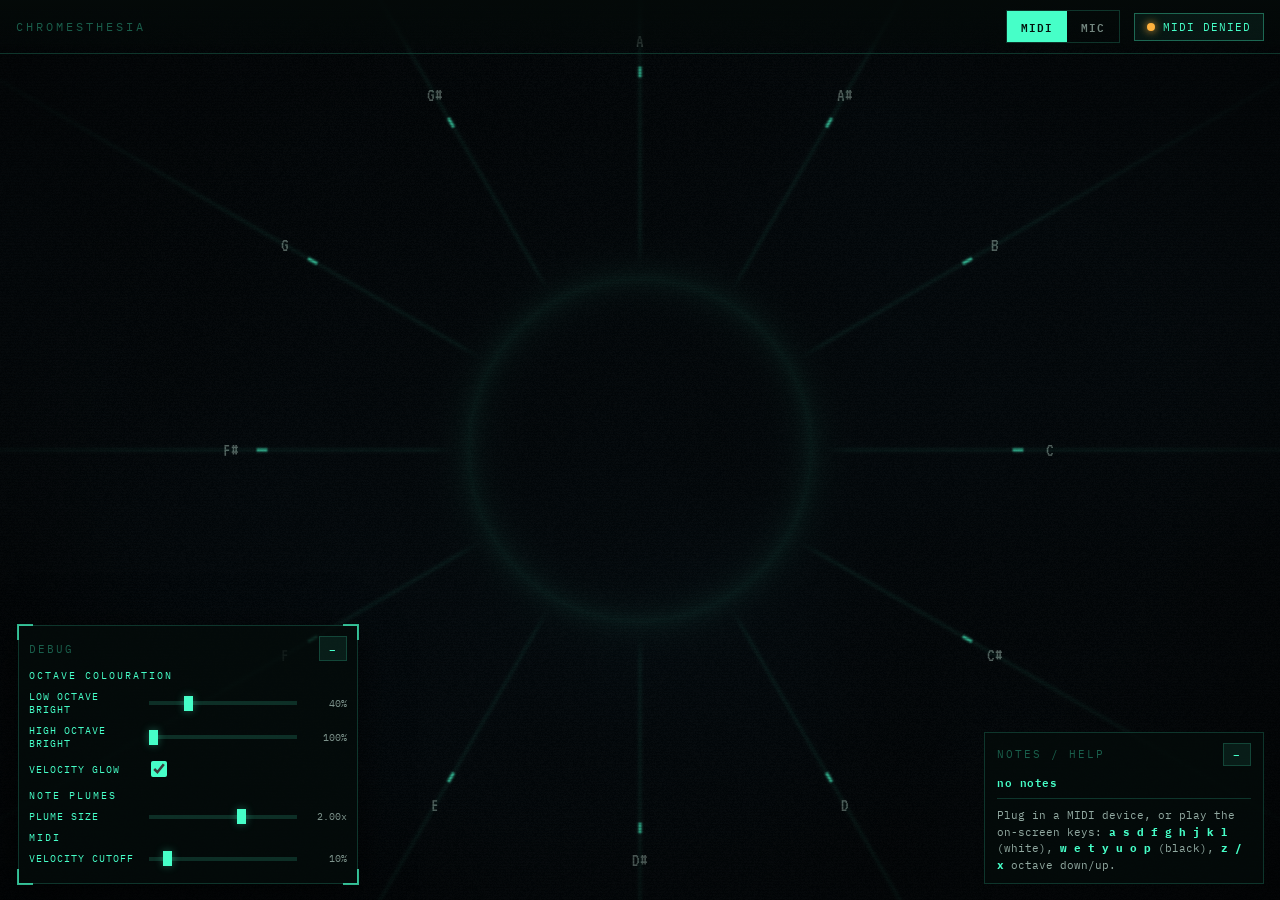
==== web/index.html @ 71684dff "Add mic mode: port waveloop's audio pipeline, MIDI/Mic header toggle Mic mode captures the microphon" ====
<!DOCTYPE html>
<html lang="en">
<head>
<meta charset="UTF-8">
<meta name="viewport" content="width=device-width, initial-scale=1">
<title>chromesthesia — midi</title>
<link rel="preconnect" href="https://fonts.googleapis.com">
<link rel="preconnect" href="https://fonts.gstatic.com" crossorigin>
<link href="https://fonts.googleapis.com/css2?family=IBM+Plex+Mono:wght@400;600&family=VT323&display=swap" rel="stylesheet">
<link href="./css/style.css" rel="stylesheet">
</head>
<body>
<canvas id="gl"></canvas>
<div id="crt"></div>

<!-- 12 pitch-class labels, A at 12 o'clock, positioned by main.js -->
<div id="wheel"></div>

<div id="chordbox">
  <div id="chordname" style="opacity: 1;"></div>
</div>

<header>
  <span class="title">chromesthesia</span>
  <span class="modeswitch">
    <button id="modeMidiBtn" class="modebtn active">MIDI</button>
    <button id="modeMicBtn" class="modebtn">Mic</button>
  </span>
  <span class="chip" id="statusChip"><span class="led"></span><span id="statusText">no midi</span></span>
</header>

<div id="dsp" class="panel">
  <span class="bk"></span>
  <div class="panelbar">
    <span class="label">Debug</span>
    <button id="minBtn" title="collapse/expand">–</button>
  </div>
  <div id="celPanel"></div>
</div>

<div class="hint" id="hint">
  <div class="hintbar">
    <span class="hintlabel">Notes / Help</span>
    <button id="hintMinBtn" title="collapse/expand">–</button>
  </div>
  <div id="notesReadout" class="readout">no notes</div>
  <div class="hintbody">
    Plug in a MIDI device, or play the on-screen keys:
    <b>a s d f g h j k l</b> (white), <b>w e t y u o p</b> (black),
    <b>z / x</b> octave down/up.
  </div>
</div>

<!-- modules: order matters (globals) -->
<script src="./js/note-colours.js"></script>
<script src="./js/chord.js"></script>
<script src="./js/visualizer.js"></script>
<script src="./js/midi-input.js"></script>
<script src="./js/keyboard-input.js"></script>
<script src="./js/mic-input.js"></script>
<script src="./js/debug-panel.js"></script>
<script src="./js/main.js"></script>
</body>
</html>
---- web/css/style.css ----
/* Chromesthesia MIDI view — theme adapted from waveloop (Research/waveloop.html),
   trimmed to the panels this view uses (header, wheel, chord readout, and the
   cel-shading debug deck). */

:root {
  --bg: #04070a;
  --phos: #46ffc8;
  --phos-dim: rgba(70, 255, 200, 0.35);
  --amber: #ffb13d;
  --ink: #cfeee2;
  --line: rgba(70, 255, 200, 0.18);
  --panel: rgba(4, 12, 10, 0.82);
}
* { box-sizing: border-box; }
html, body { margin: 0; height: 100%; overflow: hidden; background: var(--bg); }
body {
  font-family: "IBM Plex Mono", ui-monospace, SFMono-Regular, Menlo, monospace;
  color: var(--ink);
  font-size: 13px;
}
#gl { position: fixed; inset: 0; width: 100%; height: 100%; display: block; }

/* CRT scanline + vignette overlay above the canvas, below the UI */
#crt {
  position: fixed; inset: 0; pointer-events: none; z-index: 2;
  background:
    repeating-linear-gradient(0deg, rgba(0,0,0,0.18) 0 1px, transparent 1px 3px),
    radial-gradient(ellipse at center, transparent 55%, rgba(0,0,0,0.55) 100%);
  mix-blend-mode: multiply;
}

/* pitch-class wheel labels */
#wheel span {
  position: fixed; z-index: 1;
  transform: translate(-50%, -50%);
  font-family: "VT323", ui-monospace, monospace; font-size: 19px;
  color: rgba(207,238,226,0.38);
  transition: color 0.25s, text-shadow 0.25s;
  user-select: none; pointer-events: none;
}
#wheel span.lit { color: var(--phos); text-shadow: 0 0 12px var(--phos-dim); }

/* chord readout in the center of the wheel */
#chordbox {
  position: fixed; left: 50%; top: 50%; transform: translate(-50%, -50%);
  z-index: 1; text-align: center;
  pointer-events: none; user-select: none;
}
#chordname {
  font-family: "VT323", ui-monospace, monospace;
  font-size: 58px; line-height: 1; min-height: 58px;
  color: var(--phos);
  text-shadow: 0 0 18px var(--phos-dim), 0 0 50px rgba(70,255,200,0.15);
  transition: opacity 0.2s ease;
}

header {
  position: fixed; top: 0; left: 0; right: 0; z-index: 10;
  display: flex; align-items: center; gap: 14px; flex-wrap: wrap;
  padding: 10px 16px;
  background: linear-gradient(180deg, rgba(4,10,9,0.92), rgba(4,10,9,0.55) 80%, transparent);
  border-bottom: 1px solid var(--line);
}
header .title {
  font-size: 12px; letter-spacing: 3px; text-transform: uppercase;
  color: var(--phos-dim); flex: 1;
}
button {
  background: rgba(70,255,200,0.08);
  border: 1px solid var(--line);
  color: var(--phos);
  font: inherit; font-weight: 600;
  padding: 8px 14px;
  cursor: pointer;
  text-transform: uppercase;
  letter-spacing: 1px;
}
button:hover { background: rgba(70,255,200,0.18); border-color: var(--phos-dim); }
button:active { transform: translateY(1px); }

.chip {
  display: inline-flex; align-items: center; gap: 8px;
  border: 1px solid var(--phos-dim); padding: 6px 12px;
  font-size: 11px; letter-spacing: 1px; text-transform: uppercase;
  user-select: none; white-space: nowrap;
  color: var(--phos); background: rgba(70,255,200,0.06);
}
.chip .led { width: 8px; height: 8px; border-radius: 50%; background: var(--amber); box-shadow: 0 0 8px var(--amber); }
.chip.connected { color: var(--phos); border-color: var(--phos-dim); }
.chip.connected .led { background: var(--phos); box-shadow: 0 0 8px var(--phos); }

/* MIDI / Mic mode switch */
.modeswitch { display: inline-flex; border: 1px solid var(--line); }
.modebtn {
  background: transparent; border: none; color: rgba(207,238,226,0.55);
  padding: 6px 14px; font: inherit; font-weight: 600; cursor: pointer;
  text-transform: uppercase; letter-spacing: 1px; font-size: 11px;
}
.modebtn:hover { background: rgba(70,255,200,0.08); }
.modebtn.active { background: var(--phos); color: #03110c; }

/* debug panel (bottom-left), styled after waveloop's dsp deck with brackets */
.panel {
  position: fixed; bottom: 16px; left: 18px; z-index: 9;
  width: min(340px, calc(100vw - 36px));
  background: var(--panel);
  border: 1px solid var(--line);
  padding: 10px;
  box-shadow: 0 8px 40px rgba(0,0,0,0.6);
}
.panel::before, .panel::after,
.panel .bk::before, .panel .bk::after {
  content: ""; position: absolute; width: 14px; height: 14px;
  border: 2px solid var(--phos); opacity: 0.7;
}
.panel::before { left: -2px; top: -2px; border-right: none; border-bottom: none; }
.panel::after { right: -2px; top: -2px; border-left: none; border-bottom: none; }
.panel .bk::before { left: -2px; bottom: -2px; border-right: none; border-top: none; }
.panel .bk::after { right: -2px; bottom: -2px; border-left: none; border-top: none; }
.panel.min .krow, .panel.min .sub { display: none; }
.panelbar { display: flex; align-items: center; gap: 8px; margin-bottom: 8px; }
.panelbar .label { font-size: 11px; letter-spacing: 2px; color: var(--phos-dim); text-transform: uppercase; flex: 1; }
.panelbar button { padding: 2px 9px; font-size: 11px; }

.sub {
  font-size: 10px; letter-spacing: 2px; text-transform: uppercase;
  color: var(--phos-dim); margin: 2px 0 6px;
}
.sub .tag { color: var(--phos); }

.krow { display: flex; align-items: center; gap: 8px; margin: 8px 0; }
.krow .klabel {
  flex: 0 0 110px;
  font-size: 10px; letter-spacing: 1px; text-transform: uppercase;
  color: var(--phos);
}
.krow input[type="range"] {
  flex: 1; -webkit-appearance: none; appearance: none;
  height: 4px; background: rgba(70,255,200,0.15); outline: none; cursor: pointer;
}
.krow input[type="range"]::-webkit-slider-thumb {
  -webkit-appearance: none; width: 9px; height: 15px;
  background: var(--phos); box-shadow: 0 0 8px var(--phos-dim); cursor: pointer;
}
.krow input[type="range"]::-moz-range-thumb {
  width: 9px; height: 15px; border: none; border-radius: 0;
  background: var(--phos); cursor: pointer;
}
.krow .kval {
  flex: 0 0 40px; font-size: 10px; text-align: right;
  color: rgba(207,238,226,0.6);
}
.krow .celtoggle input { accent-color: var(--phos); width: 16px; height: 16px; cursor: pointer; }

.hint {
  position: fixed; right: 16px; bottom: 16px; z-index: 9;
  max-width: 280px; padding: 10px 12px;
  background: var(--panel); border: 1px solid var(--line);
  font-size: 11px; line-height: 1.5; color: rgba(207,238,226,0.7);
}
.hint b { color: var(--phos); }
.hintbar { display: flex; align-items: center; gap: 8px; margin-bottom: 8px; }
.hintbar .hintlabel {
  font-size: 11px; letter-spacing: 2px; color: var(--phos-dim);
  text-transform: uppercase; flex: 1;
}
.hintbar button {
  padding: 2px 9px; font-size: 11px;
  background: rgba(70,255,200,0.08); border: 1px solid var(--line);
  color: var(--phos); font: inherit; font-weight: 600; cursor: pointer;
}
.hintbar button:hover { background: rgba(70,255,200,0.18); }
.readout {
  margin-bottom: 8px; padding-bottom: 8px;
  border-bottom: 1px solid var(--line);
  color: var(--phos); font-weight: 600; letter-spacing: 0.5px;
}
/* minimized: hide the readout body + help text, keep the bar */
.hint.min .readout, .hint.min .hintbody { display: none; }

@media (max-width: 700px) {
  #wheel span { font-size: 14px; }
  #chordname { font-size: 40px; min-height: 40px; }
  .panel { width: calc(100vw - 36px); }
  .hint { display: none; }
}
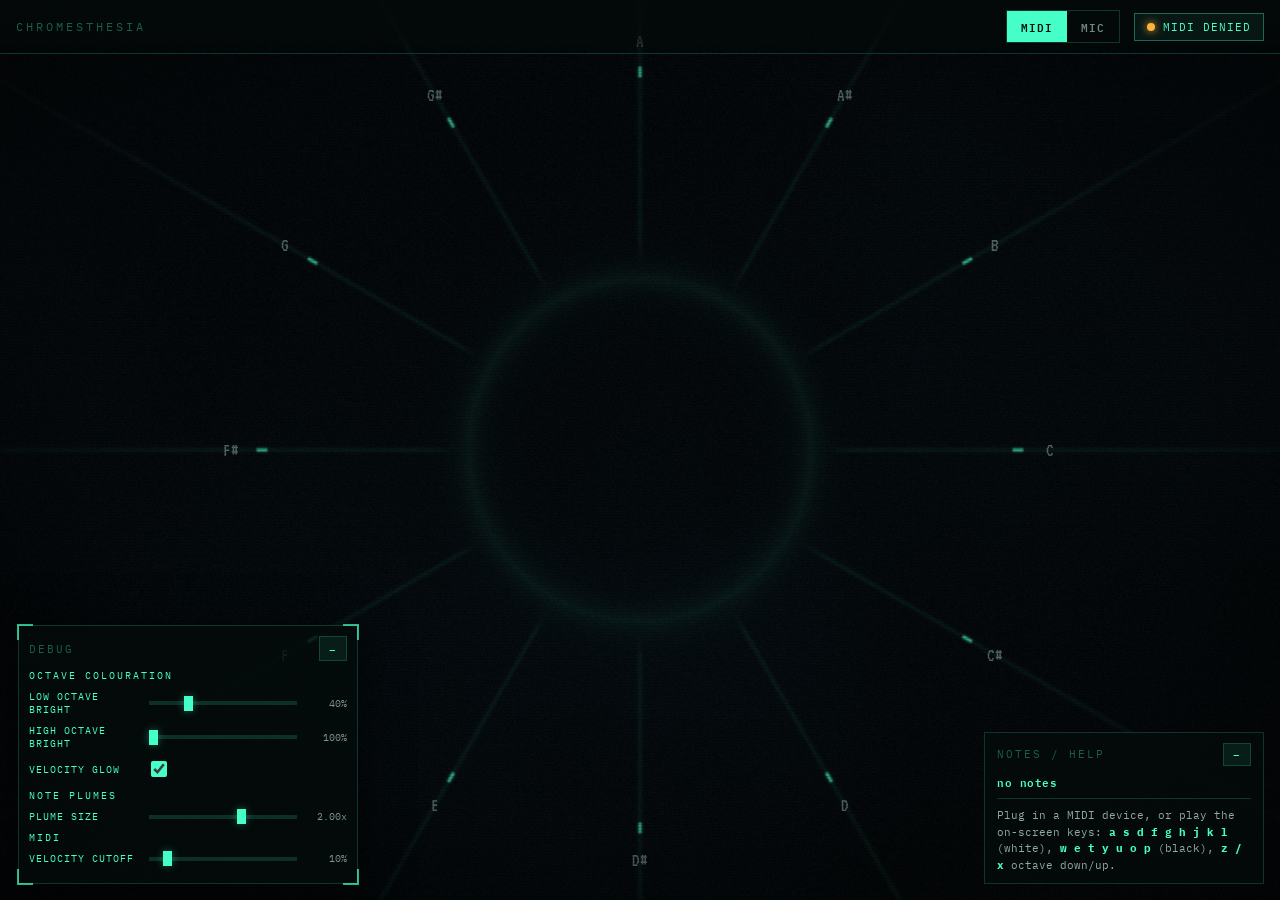
==== commit 3594c67a: "Add implied chords: suggest a chord under the note names (MIDI mode) Supplementary to the exact-matc" ====
--- a/web/index.html
+++ b/web/index.html
@@ -18,6 +18,7 @@
 
 <div id="chordbox">
   <div id="chordname" style="opacity: 1;"></div>
+  <div id="impliedchord"></div>
 </div>
 
 <header>
--- a/web/css/style.css
+++ b/web/css/style.css
@@ -52,6 +52,15 @@
   color: var(--phos);
   text-shadow: 0 0 18px var(--phos-dim), 0 0 50px rgba(70,255,200,0.15);
   transition: opacity 0.2s ease;
+}
+/* implied chord: smaller, dimmer, darker green - same CRT phosphor look */
+#impliedchord {
+  font-family: "VT323", ui-monospace, monospace;
+  font-size: 26px; line-height: 1; margin-top: 4px; min-height: 26px;
+  color: #2fae86;
+  text-shadow: 0 0 10px rgba(47,174,134,0.4);
+  transition: opacity 0.2s ease;
+  opacity: 0;
 }
 
 header {
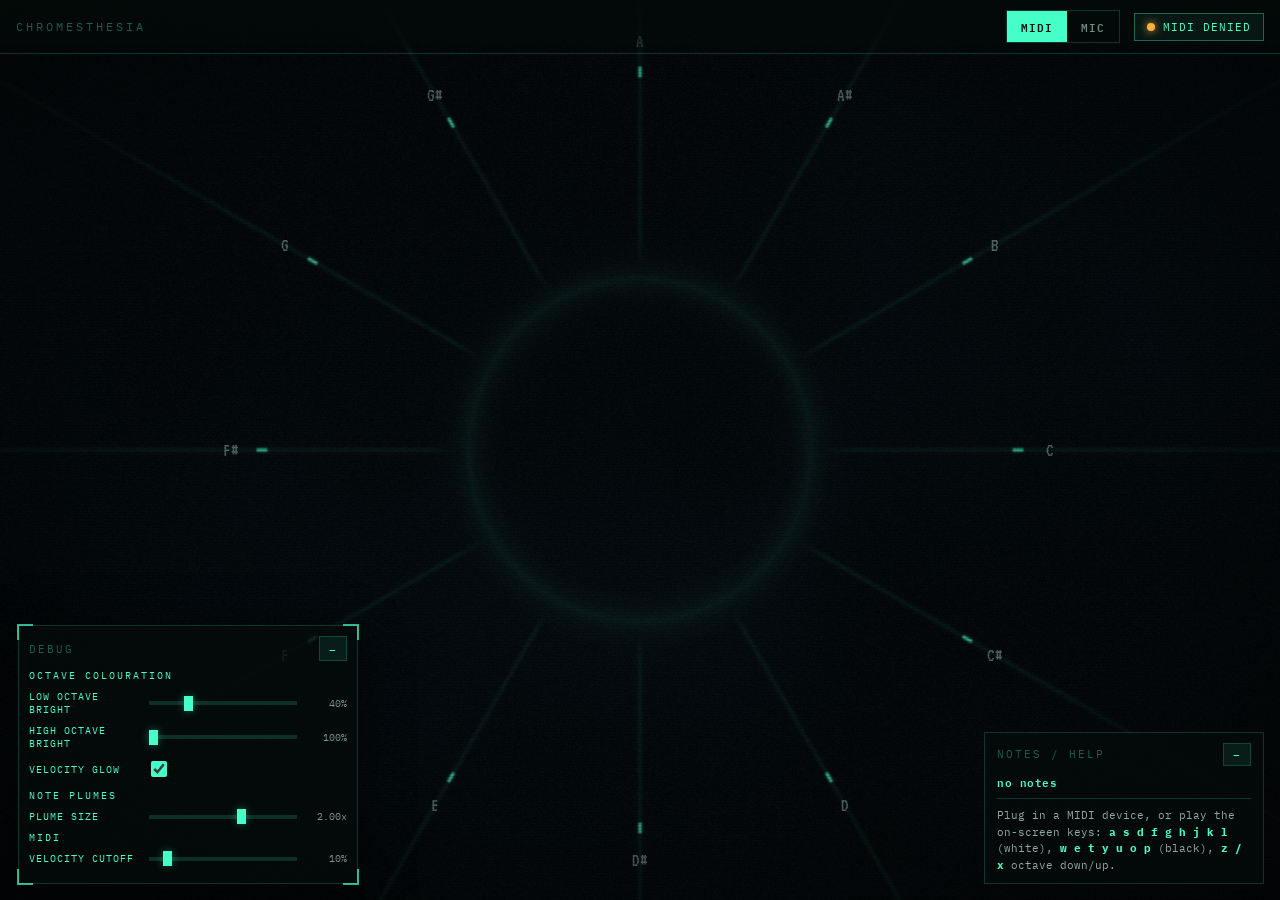
==== commit d7397521: "Updated title" ====
--- a/web/index.html
+++ b/web/index.html
@@ -3,7 +3,7 @@
 <head>
 <meta charset="UTF-8">
 <meta name="viewport" content="width=device-width, initial-scale=1">
-<title>chromesthesia — midi</title>
+<title>Chromesthesia - Visualizer</title>
 <link rel="preconnect" href="https://fonts.googleapis.com">
 <link rel="preconnect" href="https://fonts.gstatic.com" crossorigin>
 <link href="https://fonts.googleapis.com/css2?family=IBM+Plex+Mono:wght@400;600&family=VT323&display=swap" rel="stylesheet">
@@ -22,7 +22,7 @@
 </div>
 
 <header>
-  <span class="title">chromesthesia</span>
+  <span class="title">Chromesthesia</span>
   <span class="modeswitch">
     <button id="modeMidiBtn" class="modebtn active">MIDI</button>
     <button id="modeMicBtn" class="modebtn">Mic</button>
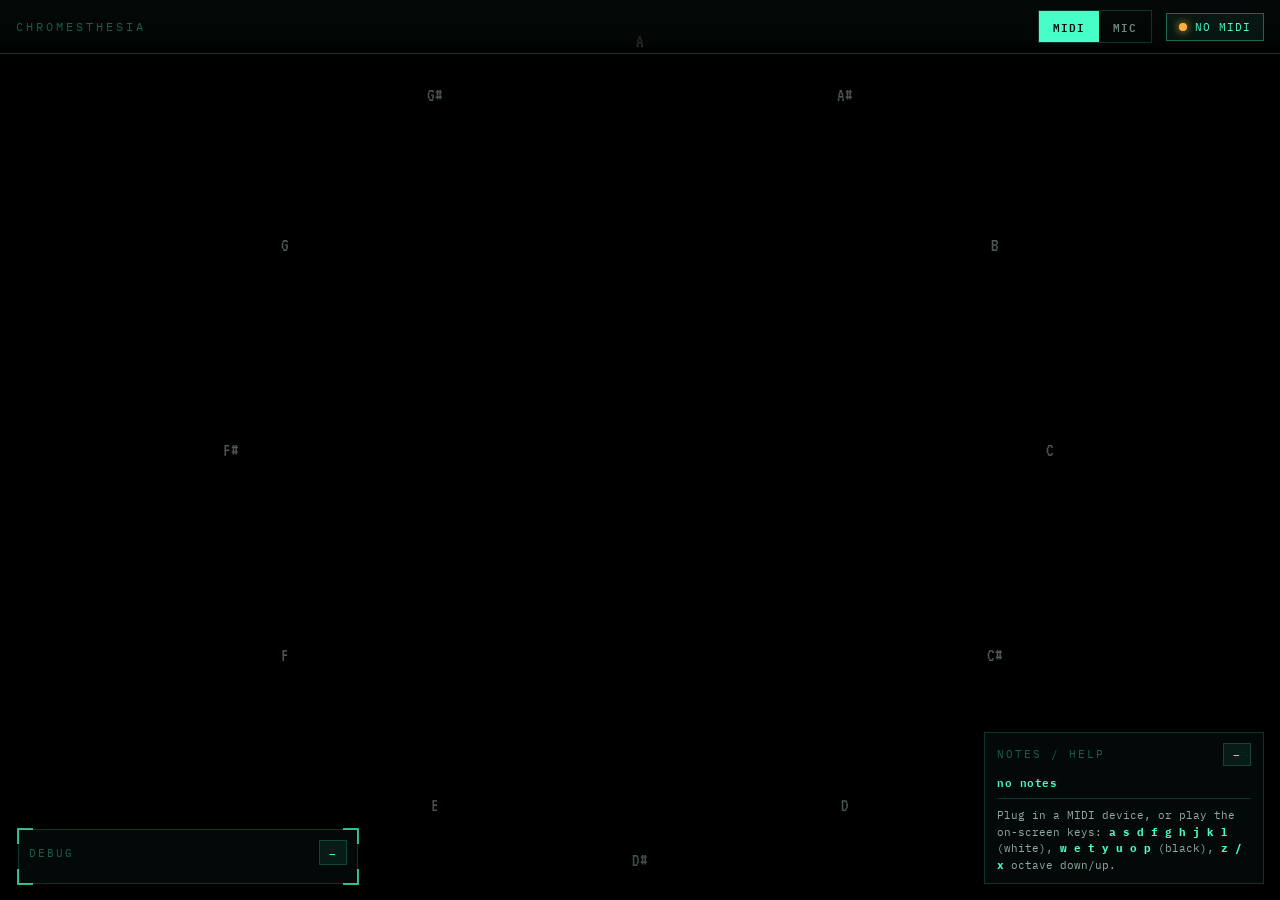
==== commit c3bbf9dc: "feat: wire key estimator, mic/key dials, and mode-switch reset Co-Authored-By: Claude Opus 4.8 (1M c" ====
--- a/web/index.html
+++ b/web/index.html
@@ -37,6 +37,7 @@
     <button id="minBtn" title="collapse/expand">–</button>
   </div>
   <div id="celPanel"></div>
+  <div id="micPanel"></div>
 </div>
 
 <div class="hint" id="hint">
@@ -54,6 +55,7 @@
 
 <!-- modules: order matters (globals) -->
 <script src="./js/note-colours.js"></script>
+<script src="./js/key-spelling.js"></script>
 <script src="./js/chord.js"></script>
 <script src="./js/visualizer.js"></script>
 <script src="./js/midi-input.js"></script>
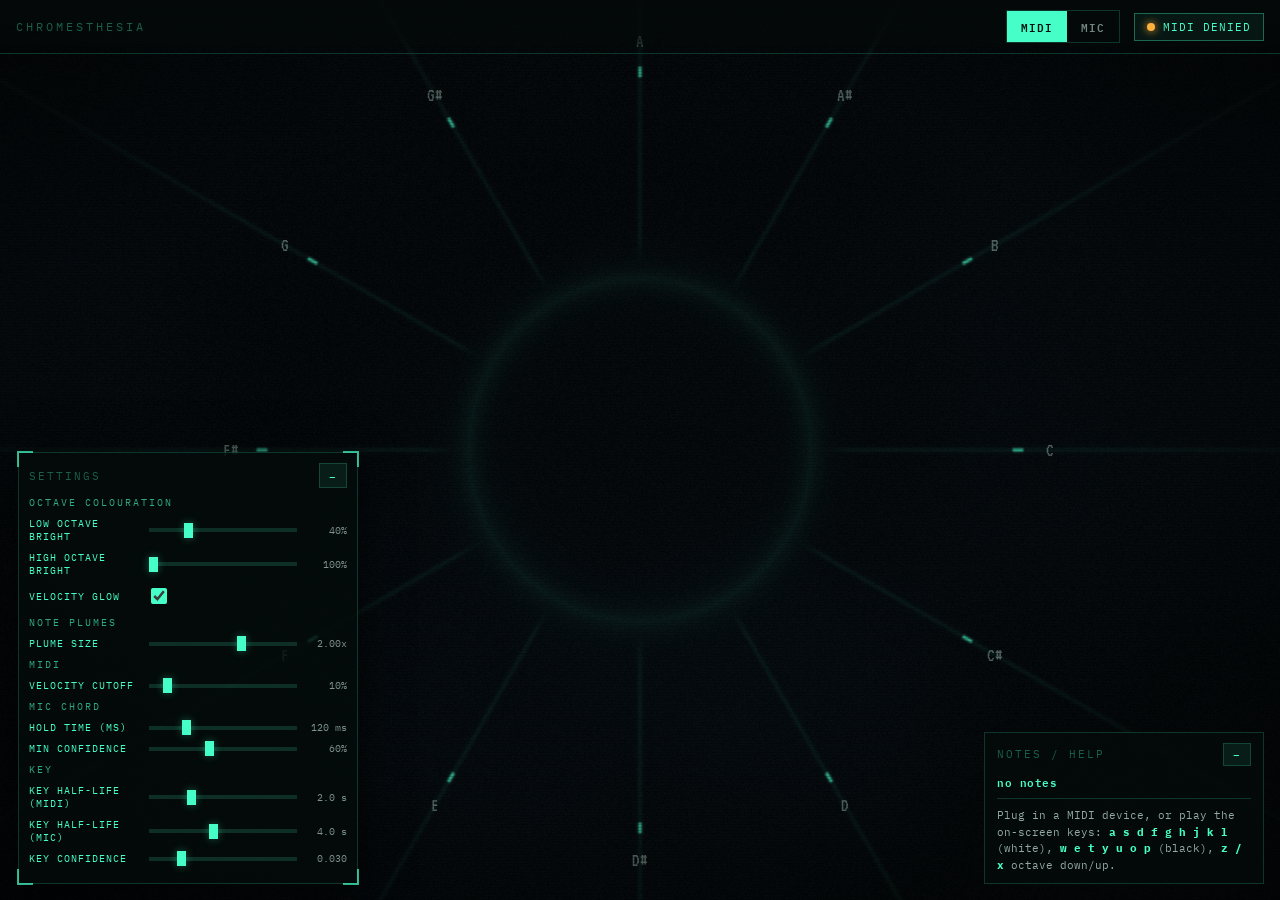
==== commit 33eadb3c: "Rename the panel header "Debug" -> "Settings" Co-Authored-By: Claude Opus 4.8 (1M context) <noreply@" ====
--- a/web/index.html
+++ b/web/index.html
@@ -33,7 +33,7 @@
 <div id="dsp" class="panel">
   <span class="bk"></span>
   <div class="panelbar">
-    <span class="label">Debug</span>
+    <span class="label">Settings</span>
     <button id="minBtn" title="collapse/expand">–</button>
   </div>
   <div id="celPanel"></div>
--- a/web/css/style.css
+++ b/web/css/style.css
@@ -53,6 +53,10 @@
   text-shadow: 0 0 18px var(--phos-dim), 0 0 50px rgba(70,255,200,0.15);
   transition: opacity 0.2s ease;
 }
+/* accidentals (# / b) rendered as a raised, slightly-smaller mark - bigger and
+   lower than a true superscript, so they read like notation. em-based so it
+   scales with each readout's font-size. */
+.acc { font-size: 0.68em; vertical-align: 0.3em; }
 /* implied chord: smaller, dimmer, darker green - same CRT phosphor look */
 #impliedchord {
   font-family: "VT323", ui-monospace, monospace;
@@ -135,7 +139,9 @@
   font-size: 10px; letter-spacing: 2px; text-transform: uppercase;
   color: var(--phos-dim); margin: 2px 0 6px;
 }
-.sub .tag { color: var(--phos); }
+/* subsection headers: dimmer than full phosphor, but brighter than the panel
+   title (--phos-dim, 0.35), so the hierarchy reads title < subsection < value */
+.sub .tag { color: rgba(70, 255, 200, 0.65); }
 
 .krow { display: flex; align-items: center; gap: 8px; margin: 8px 0; }
 .krow .klabel {
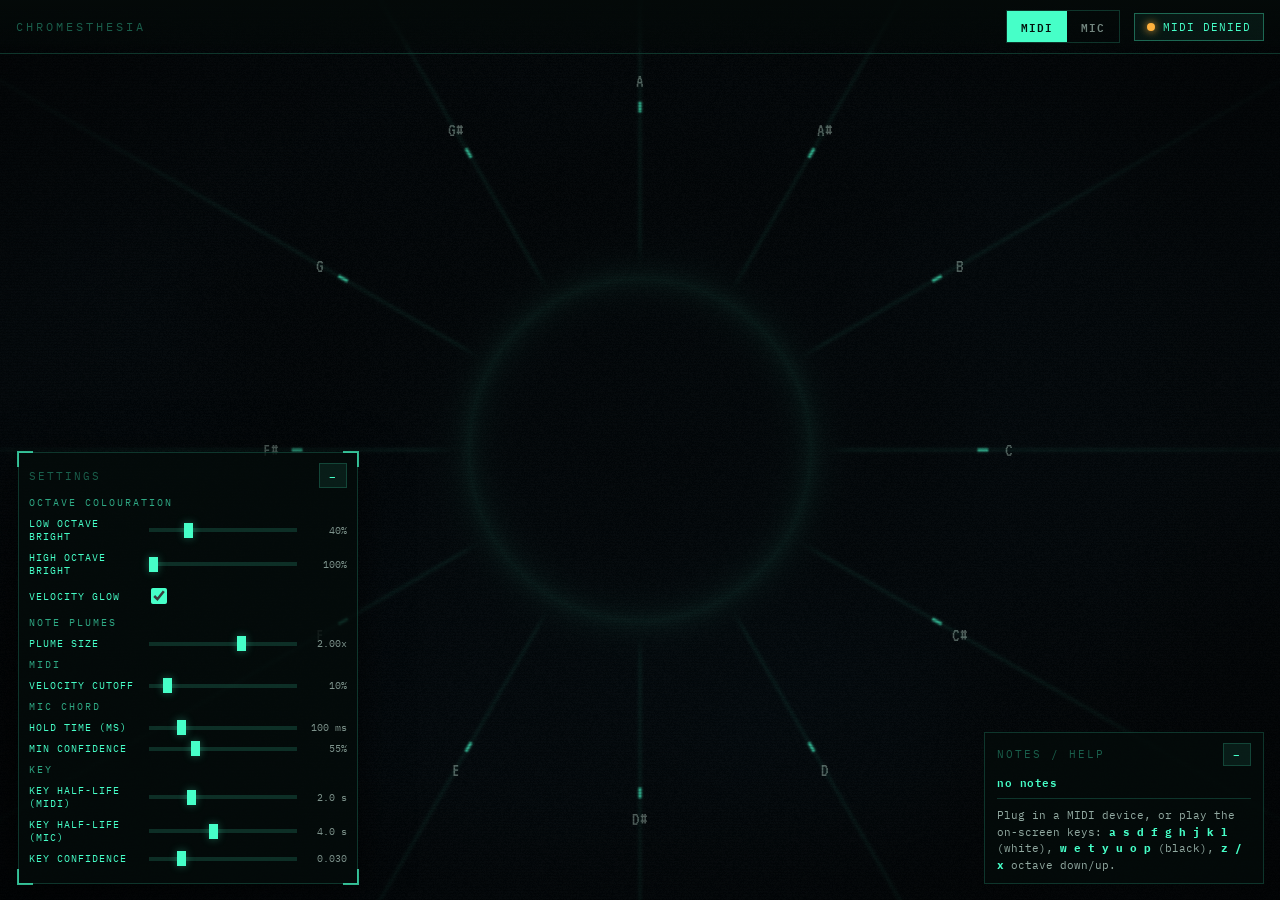
==== commit f2c01a71: "refactor: chord.js reads the shared chord vocabulary Co-Authored-By: Claude Opus 4.8 <noreply@anthro" ====
--- a/web/index.html
+++ b/web/index.html
@@ -56,6 +56,7 @@
 <!-- modules: order matters (globals) -->
 <script src="./js/note-colours.js"></script>
 <script src="./js/key-spelling.js"></script>
+<script src="./js/chord-qualities.js"></script>
 <script src="./js/chord.js"></script>
 <script src="./js/visualizer.js"></script>
 <script src="./js/midi-input.js"></script>
--- a/web/css/style.css
+++ b/web/css/style.css
@@ -30,15 +30,24 @@
 }
 
 /* pitch-class wheel labels */
-#wheel span {
-  position: fixed; z-index: 1;
-  transform: translate(-50%, -50%);
+/* Each pitch-class label is a positioned slot, its centre pinned to the wheel
+   point. Naturals hold one span; the 5 accidentals hold two spans (sharp + flat)
+   stacked on the slot centre that crossfade by opacity, so the label morphs to
+   the key-correct spelling instead of swapping abruptly. */
+.wheel-slot {
+  position: fixed; z-index: 1; width: 0; height: 0;
+  user-select: none; pointer-events: none;
+}
+.wheel-slot span {
+  position: absolute; left: 0; top: 0;
+  transform: translate(-50%, -50%);      /* centre each span on the slot point */
   font-family: "VT323", ui-monospace, monospace; font-size: 19px;
   color: rgba(207,238,226,0.38);
-  transition: color 0.25s, text-shadow 0.25s;
-  user-select: none; pointer-events: none;
-}
-#wheel span.lit { color: var(--phos); text-shadow: 0 0 12px var(--phos-dim); }
+  transition: color 0.25s, text-shadow 0.25s, opacity 0.6s ease;
+  white-space: nowrap;
+}
+.wheel-slot span.alt-hidden { opacity: 0; }   /* the inactive spelling, faded out */
+.wheel-slot.lit span { color: var(--phos); text-shadow: 0 0 12px var(--phos-dim); }
 
 /* chord readout in the center of the wheel */
 #chordbox {
@@ -194,7 +203,7 @@
 .hint.min .readout, .hint.min .hintbody { display: none; }
 
 @media (max-width: 700px) {
-  #wheel span { font-size: 14px; }
+  .wheel-slot span { font-size: 14px; }
   #chordname { font-size: 40px; min-height: 40px; }
   .panel { width: calc(100vw - 36px); }
   .hint { display: none; }
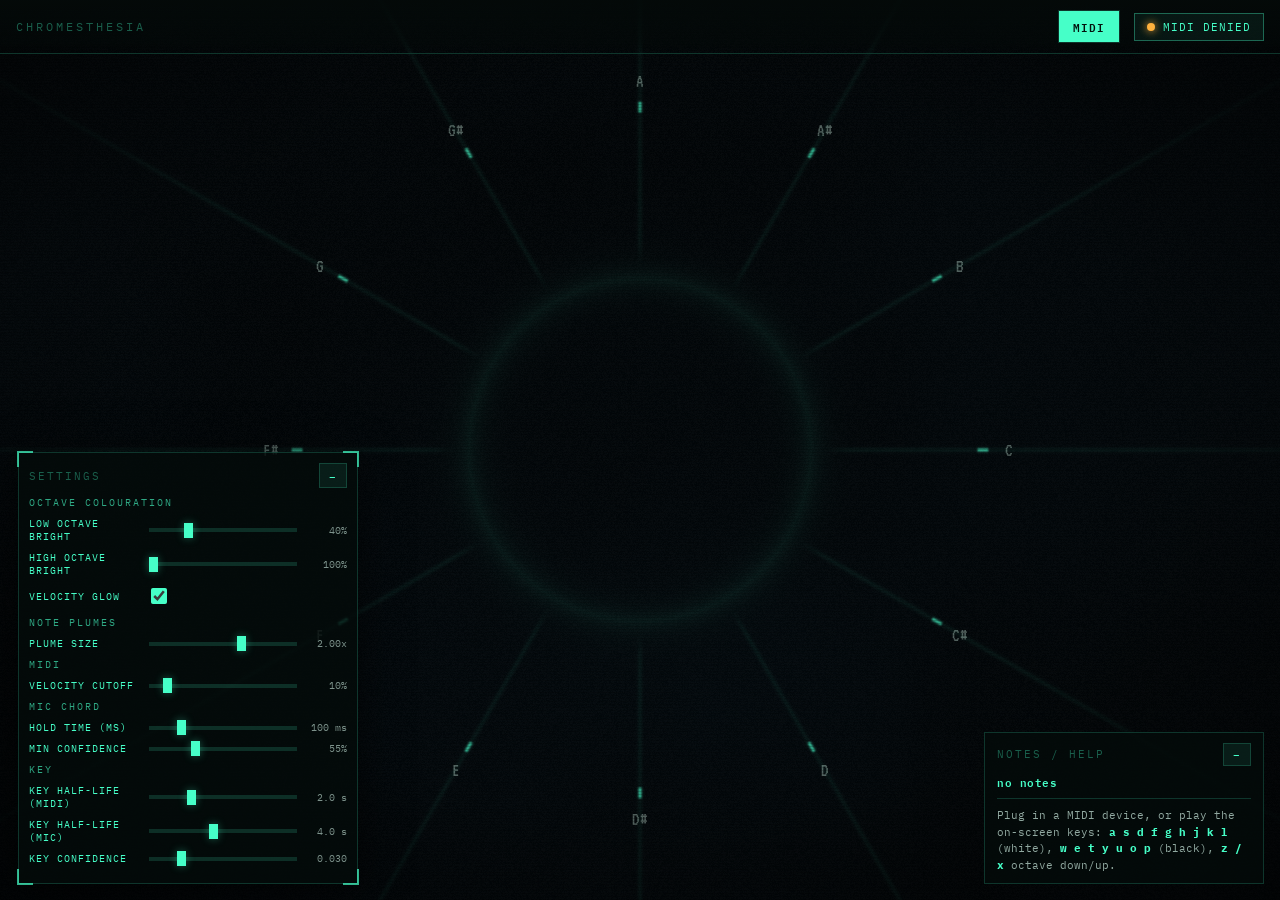
==== commit f30bdbc5: "feat: audio input source picker for mic mode Wearing headphones while the visualizer listens needs a" ====
--- a/web/index.html
+++ b/web/index.html
@@ -27,6 +27,8 @@
     <button id="modeMidiBtn" class="modebtn active">MIDI</button>
     <button id="modeMicBtn" class="modebtn">Mic</button>
   </span>
+  <!-- audio input picker: shown only in mic mode, and only when >1 input exists -->
+  <select id="micSource" class="micsource" hidden aria-label="Audio input source"></select>
   <span class="chip" id="statusChip"><span class="led"></span><span id="statusText">no midi</span></span>
 </header>
 
--- a/web/css/style.css
+++ b/web/css/style.css
@@ -53,11 +53,14 @@
 #chordbox {
   position: fixed; left: 50%; top: 50%; transform: translate(-50%, -50%);
   z-index: 1; text-align: center;
+  /* the readout breaks its own lines after the slash (see readoutHTML); cap the
+     box so a long alias list can never reach the wheel's note labels */
+  max-width: min(90vw, 620px);
   pointer-events: none; user-select: none;
 }
 #chordname {
   font-family: "VT323", ui-monospace, monospace;
-  font-size: 58px; line-height: 1; min-height: 58px;
+  font-size: 58px; line-height: 1.05; min-height: 58px;
   color: var(--phos);
   text-shadow: 0 0 18px var(--phos-dim), 0 0 50px rgba(70,255,200,0.15);
   transition: opacity 0.2s ease;
@@ -69,12 +72,15 @@
 /* implied chord: smaller, dimmer, darker green - same CRT phosphor look */
 #impliedchord {
   font-family: "VT323", ui-monospace, monospace;
-  font-size: 26px; line-height: 1; margin-top: 4px; min-height: 26px;
+  font-size: 26px; line-height: 1.05; margin-top: 4px; min-height: 26px;
   color: #2fae86;
   text-shadow: 0 0 10px rgba(47,174,134,0.4);
   transition: opacity 0.2s ease;
   opacity: 0;
 }
+/* a synonym list wraps by width, but only BETWEEN names: each "name ·" is one
+   non-breaking unit, so a break can only fall after a middot, never mid-name */
+#impliedchord .syn { white-space: nowrap; }
 
 header {
   position: fixed; top: 0; left: 0; right: 0; z-index: 10;
@@ -121,6 +127,26 @@
 .modebtn:hover { background: rgba(70,255,200,0.08); }
 .modebtn.active { background: var(--phos); color: #03110c; }
 
+/* audio input picker (mic mode only) - matches the status chip's CRT chrome. A
+   custom caret replaces the native one so the whole control reads as phosphor. */
+.micsource {
+  appearance: none; -webkit-appearance: none;
+  font: inherit; font-size: 11px; letter-spacing: 1px; text-transform: uppercase;
+  color: var(--phos); background: rgba(70,255,200,0.06);
+  border: 1px solid var(--phos-dim);
+  padding: 6px 26px 6px 12px; max-width: 220px;
+  cursor: pointer; white-space: nowrap; text-overflow: ellipsis;
+  /* phosphor caret drawn as an inline SVG data URI, tinted to --phos */
+  background-image: url("data:image/svg+xml,%3Csvg xmlns='http://www.w3.org/2000/svg' width='10' height='6' viewBox='0 0 10 6'%3E%3Cpath d='M1 1l4 4 4-4' fill='none' stroke='%2346ffc8' stroke-width='1.4'/%3E%3C/svg%3E");
+  background-repeat: no-repeat; background-position: right 10px center;
+}
+.micsource:hover { background-color: rgba(70,255,200,0.12); }
+.micsource:focus { outline: none; border-color: var(--phos); }
+/* the popped-open option list can't inherit the CRT font on every browser, but
+   set what we can so it is at least dark-on-phosphor rather than system-white */
+.micsource option { background: var(--panel); color: var(--phos); text-transform: none; }
+.micsource[hidden] { display: none; }
+
 /* debug panel (bottom-left), styled after waveloop's dsp deck with brackets */
 .panel {
   position: fixed; bottom: 16px; left: 18px; z-index: 9;
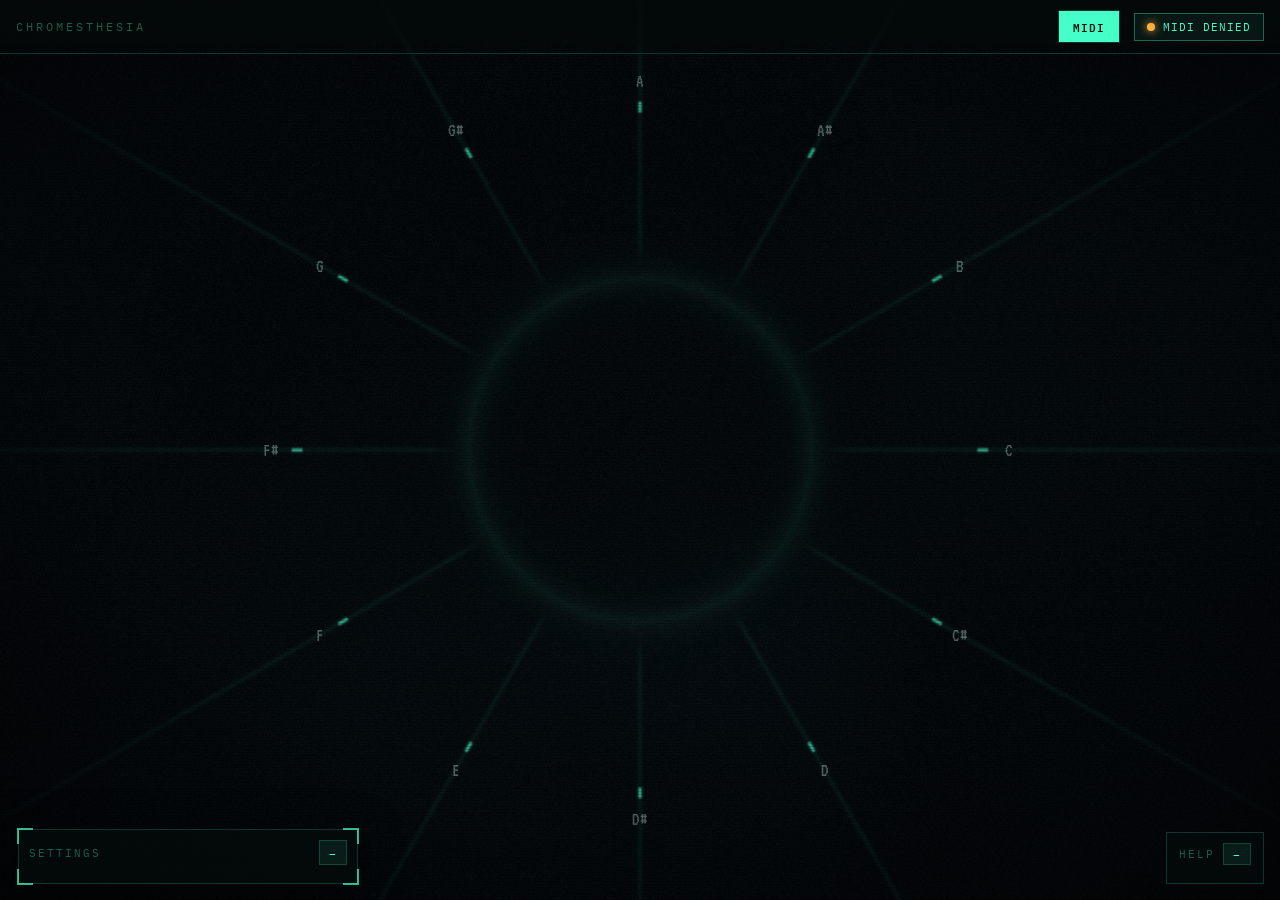
==== commit bd2ce583: "feat: start with both panels collapsed; rename "Notes / Help" to "Help" Open on a clean view - the S" ====
--- a/web/index.html
+++ b/web/index.html
@@ -32,7 +32,7 @@
   <span class="chip" id="statusChip"><span class="led"></span><span id="statusText">no midi</span></span>
 </header>
 
-<div id="dsp" class="panel">
+<div id="dsp" class="panel min">
   <span class="bk"></span>
   <div class="panelbar">
     <span class="label">Settings</span>
@@ -42,9 +42,9 @@
   <div id="micPanel"></div>
 </div>
 
-<div class="hint" id="hint">
+<div class="hint min" id="hint">
   <div class="hintbar">
-    <span class="hintlabel">Notes / Help</span>
+    <span class="hintlabel">Help</span>
     <button id="hintMinBtn" title="collapse/expand">–</button>
   </div>
   <div id="notesReadout" class="readout">no notes</div>
